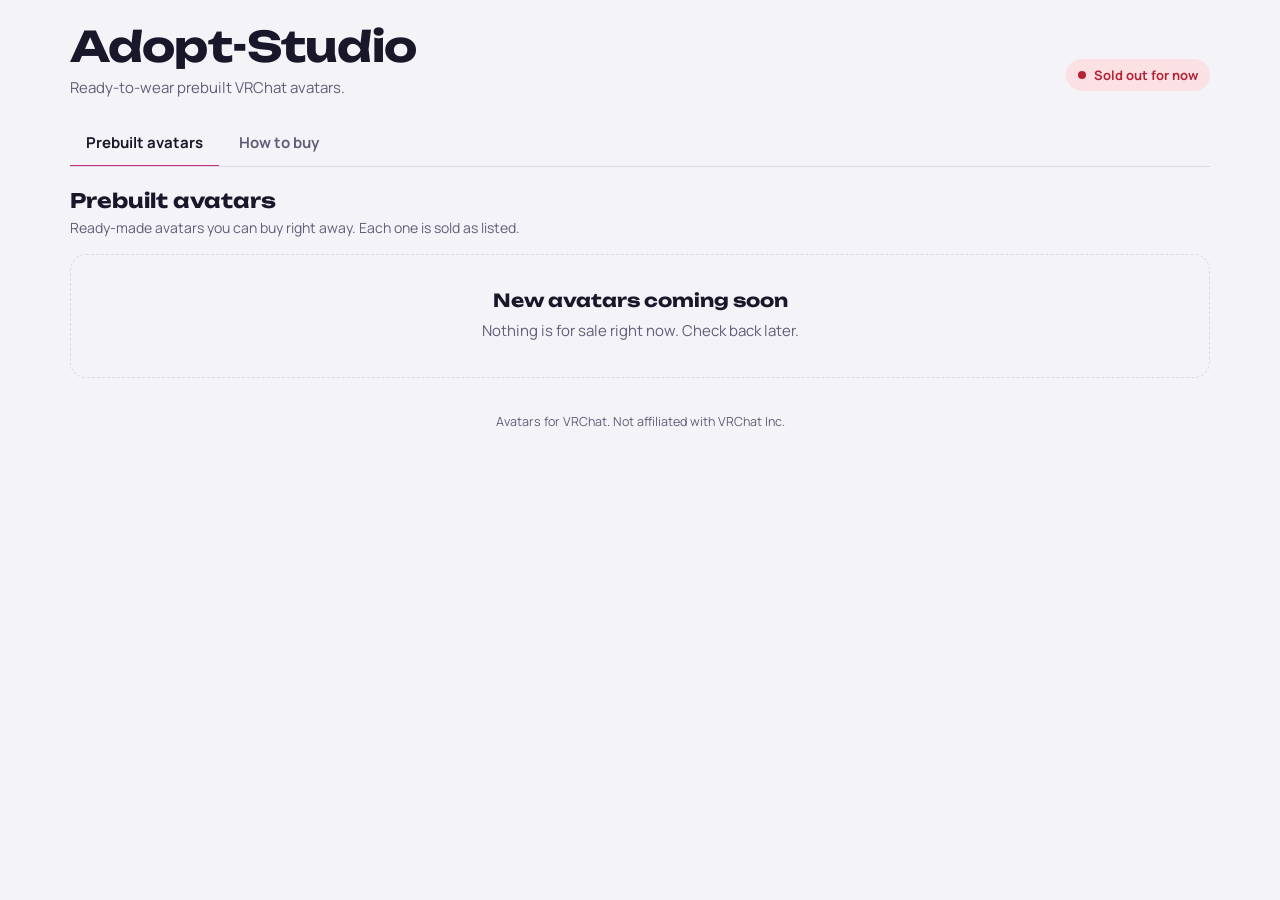
==== index.html @ 8475b048 "Add Adopt-Studio prebuilt avatar shop website Static site that reads avatars, prices and terms from " ====
<!doctype html>
<html lang="en">
<head>
<meta charset="utf-8">
<meta name="viewport" content="width=device-width, initial-scale=1, viewport-fit=cover">
<title>Adopt-Studio</title>
<meta name="description" content="Ready-to-wear prebuilt VRChat avatars.">
<link rel="preconnect" href="https://fonts.googleapis.com">
<link rel="preconnect" href="https://fonts.gstatic.com" crossorigin>
<link rel="stylesheet" href="https://fonts.googleapis.com/css2?family=Unbounded:wght@500;700&family=Manrope:wght@400;500;600;700&family=IBM+Plex+Mono:wght@500&display=swap">
<link rel="stylesheet" href="style.css">
<style>
  html { color-scheme: light dark; }
  body { margin: 0; }
  img { max-width: 100%; }
  [hidden] { display: none !important; }
  .site-foot { color: var(--muted); font-size: 12.5px; text-align: center; }
</style>
</head>
<body>
<div class="wrap">
  <header class="hero">
    <div>
      <h1 id="studio-name">Adopt-Studio</h1>
      <p class="tag" id="studio-tag">Ready-to-wear prebuilt VRChat avatars.</p>
    </div>
    <div class="statusbox">
      <span class="badge" id="avail-badge" hidden></span>
      <div class="contact" id="contact"></div>
    </div>
  </header>
  <div class="banner" id="banner" hidden></div>
  <nav class="tabs" role="tablist" aria-label="Sections">
    <button role="tab" data-tab="shop" aria-selected="true">Prebuilt avatars</button>
    <button role="tab" data-tab="buy" aria-selected="false">How to buy</button>
  </nav>
  <main id="view"><p class="note">Loading avatars…</p></main>
  <p class="site-foot">Avatars for VRChat. Not affiliated with VRChat Inc.</p>
</div>
<div class="toast" id="toast" hidden></div>
<script src="app.js"></script>
</body>
</html>
---- style.css ----
/* Layout: studio header with live availability, three tabs (Prebuilt avatars / How to buy / Manage), card grids inside; editing happens in a side sheet. */
:root {
  --bg: #f4f3f7;
  --surface: #ffffff;
  --sunken: #ebe9f1;
  --fg: #19172a;
  --muted: #625d7a;
  --line: #dcd9e7;
  --accent: #c2307a;
  --accent-fg: #ffffff;
  --accent-soft: #fbe2ef;
  --ok: #18794e; --ok-soft: #d8f1e4;
  --warn: #9a5b00; --warn-soft: #fbeccf;
  --bad: #b42335; --bad-soft: #fbe0e4;
  --info: #2d5bb8; --info-soft: #dfe7fb;
  --shadow: 0 1px 2px rgb(25 23 42 / .06), 0 8px 22px rgb(25 23 42 / .06);
  --font-display: "Unbounded", "Segoe UI", system-ui, sans-serif;
  --font-body: "Manrope", "Segoe UI", system-ui, sans-serif;
  --font-mono: "IBM Plex Mono", ui-monospace, Consolas, monospace;
  --radius: 16px;
}
@media (prefers-color-scheme: dark) {
  :root:not([data-theme="light"]) {
    --bg: #111019; --surface: #1b1928; --sunken: #252237; --fg: #eeedf5; --muted: #a7a2bf; --line: #332f48;
    --accent: #f06aaa; --accent-fg: #1d0b15; --accent-soft: #42172d;
    --ok: #5fd39b; --ok-soft: #173a2a; --warn: #f0b75a; --warn-soft: #3c2c12; --bad: #ff8094; --bad-soft: #45202a; --info: #8fb1ff; --info-soft: #1e2a49;
    --shadow: 0 1px 2px rgb(0 0 0 / .3), 0 8px 24px rgb(0 0 0 / .25);
    color-scheme: dark;
  }
}
:root[data-theme="dark"] {
  --bg: #111019; --surface: #1b1928; --sunken: #252237; --fg: #eeedf5; --muted: #a7a2bf; --line: #332f48;
  --accent: #f06aaa; --accent-fg: #1d0b15; --accent-soft: #42172d;
  --ok: #5fd39b; --ok-soft: #173a2a; --warn: #f0b75a; --warn-soft: #3c2c12; --bad: #ff8094; --bad-soft: #45202a; --info: #8fb1ff; --info-soft: #1e2a49;
  --shadow: 0 1px 2px rgb(0 0 0 / .3), 0 8px 24px rgb(0 0 0 / .25);
  color-scheme: dark;
}
* { box-sizing: border-box; }
body {
  background: var(--bg); color: var(--fg); font: 15px/1.55 var(--font-body);
  padding-left: max(16px, env(safe-area-inset-left, 0px)); padding-right: max(16px, env(safe-area-inset-right, 0px));
  padding-block: 24px 56px;
}
button, input, select, textarea { font: inherit; color: inherit; }
:focus-visible { outline: 2px solid var(--accent); outline-offset: 2px; }
.wrap { max-width: 1140px; margin: 0 auto; display: flex; flex-direction: column; gap: 22px; }
h1, h2, h3 { text-wrap: balance; }

/* header */
.hero { display: flex; flex-wrap: wrap; gap: 16px 28px; align-items: end; justify-content: space-between; }
.hero h1 { font: 700 clamp(26px, 5vw, 42px)/1.05 var(--font-display); letter-spacing: -.02em; margin: 0; }
.hero .tag { color: var(--muted); margin: 8px 0 0; max-width: 60ch; }
.statusbox { display: flex; flex-direction: column; gap: 8px; align-items: flex-start; }
.badge { display: inline-flex; align-items: center; gap: 8px; font-weight: 700; font-size: 13px; padding: 6px 12px; border-radius: 999px; }
.badge::before { content: ""; width: 8px; height: 8px; border-radius: 50%; background: currentColor; }
.badge.open { background: var(--ok-soft); color: var(--ok); }
.badge.closed { background: var(--bad-soft); color: var(--bad); }
.contact { display: flex; flex-wrap: wrap; gap: 6px; font-size: 13.5px; color: var(--muted); }
.contact code { font: 500 13px var(--font-mono); background: var(--sunken); color: var(--fg); padding: 3px 8px; border-radius: 6px; user-select: all; }

.tabs { display: flex; gap: 4px; border-bottom: 1px solid var(--line); overflow-x: auto; }
.tabs button { border: 0; background: none; padding: 10px 16px; font-weight: 700; color: var(--muted); cursor: pointer; border-bottom: 2.5px solid transparent; margin-bottom: -1px; white-space: nowrap; }
.tabs button[aria-selected="true"] { color: var(--fg); border-bottom-color: var(--accent); }
.tabs .count { font: 500 12px var(--font-mono); background: var(--accent); color: var(--accent-fg); border-radius: 999px; padding: 1px 7px; margin-left: 6px; }

.btn { border: 1px solid var(--line); background: var(--surface); border-radius: 10px; padding: 9px 14px; font-weight: 700; font-size: 14px; cursor: pointer; display: inline-flex; align-items: center; gap: 6px; text-decoration: none; color: inherit; white-space: nowrap; }
.btn:hover { border-color: var(--accent); }
.btn.primary { background: var(--accent); border-color: var(--accent); color: var(--accent-fg); }
.btn.small { padding: 6px 10px; font-size: 13px; }
.btn.danger { color: var(--bad); }
.btn.danger.confirm { background: var(--bad); color: var(--surface); border-color: var(--bad); }
.btn:disabled { opacity: .5; cursor: not-allowed; }

.section-head { display: flex; flex-wrap: wrap; justify-content: space-between; align-items: end; gap: 10px; }
.section-head h2 { font: 700 20px/1.2 var(--font-display); margin: 0; }
.section-head p { margin: 4px 0 0; color: var(--muted); font-size: 14px; }
.chips { display: flex; flex-wrap: wrap; gap: 6px; }
.chip { border: 1px solid var(--line); background: var(--surface); color: var(--muted); border-radius: 999px; padding: 4px 12px; font-size: 13px; font-weight: 600; cursor: pointer; }
.chip[aria-pressed="true"] { background: var(--accent-soft); color: var(--fg); border-color: var(--accent); }

.grid { display: grid; grid-template-columns: repeat(auto-fill, minmax(240px, 1fr)); gap: 16px; }
.card { background: var(--surface); border: 1px solid var(--line); border-radius: var(--radius); box-shadow: var(--shadow); overflow: hidden; display: flex; flex-direction: column; min-width: 0; }
.thumb { aspect-ratio: 4 / 3; max-width: 100%; background: var(--sunken); position: relative; display: grid; place-items: center; overflow: hidden; }
.thumb img { width: 100%; height: 100%; object-fit: cover; }
.thumb .ph { font: 700 40px var(--font-display); color: var(--muted); }
.thumb .state { position: absolute; top: 10px; left: 10px; }
.card .body { padding: 14px; display: flex; flex-direction: column; gap: 8px; flex: 1; min-width: 0; }
.card h3 { font: 700 16px/1.25 var(--font-display); margin: 0; overflow-wrap: anywhere; }
.price { font: 500 20px var(--font-mono); font-variant-numeric: tabular-nums; }
.price small { font-size: 12px; color: var(--muted); font-family: var(--font-body); font-weight: 600; }
.desc { margin: 0; color: var(--muted); font-size: 14px; overflow-wrap: anywhere; white-space: pre-line; }
.pills { display: flex; flex-wrap: wrap; gap: 5px; }
.pill { font-size: 11.5px; font-weight: 700; padding: 2px 8px; border-radius: 6px; background: var(--sunken); color: var(--muted); }
.pill.ok { background: var(--ok-soft); color: var(--ok); }
.pill.warn { background: var(--warn-soft); color: var(--warn); }
.pill.bad { background: var(--bad-soft); color: var(--bad); }
.pill.info { background: var(--info-soft); color: var(--info); }
.pill.accent { background: var(--accent-soft); color: var(--accent); }
.card .foot { display: flex; flex-wrap: wrap; gap: 6px; margin-top: auto; padding-top: 4px; }
ul.incl { margin: 0; padding-left: 18px; font-size: 14px; }
ul.incl li { margin: 2px 0; }

.panel { background: var(--surface); border: 1px solid var(--line); border-radius: var(--radius); padding: 20px; display: flex; flex-direction: column; gap: 14px; min-width: 0; }
.two { display: grid; grid-template-columns: minmax(0, 1.2fr) minmax(0, 1fr); gap: 18px; align-items: start; }
@media (max-width: 820px) { .two { grid-template-columns: 1fr; } }
.terms { white-space: pre-line; font-size: 14px; color: var(--muted); margin: 0; }

label.f { display: flex; flex-direction: column; gap: 5px; font-size: 13px; font-weight: 700; }
label.f .hint { font-weight: 500; color: var(--muted); font-size: 12px; }
.f input[type="text"], .f input[type="number"], .f input[type="date"], .f select, .f textarea {
  padding: 10px 12px; border-radius: 10px; border: 1px solid var(--line); background: var(--bg); font-weight: 500; font-size: 14.5px; width: 100%;
}
.f textarea { min-height: 90px; resize: vertical; }
.row2 { display: grid; grid-template-columns: 1fr 1fr; gap: 12px; }
@media (max-width: 480px) { .row2 { grid-template-columns: 1fr; } }
.err { color: var(--bad); font-size: 13px; font-weight: 600; }
.note { font-size: 13.5px; color: var(--muted); margin: 0; }
.okmsg { background: var(--ok-soft); color: var(--ok); padding: 10px 14px; border-radius: 10px; font-weight: 600; font-size: 14px; }
.banner { background: var(--warn-soft); color: var(--warn); padding: 10px 14px; border-radius: 10px; font-size: 14px; font-weight: 600; }
pre.msg { background: var(--sunken); border-radius: 10px; padding: 12px; font: 12.5px/1.5 var(--font-mono); white-space: pre-wrap; overflow-wrap: anywhere; margin: 0; max-height: 220px; overflow: auto; }

/* manage */
.stats { display: grid; grid-template-columns: repeat(auto-fill, minmax(160px, 1fr)); gap: 12px; }
.stat { background: var(--surface); border: 1px solid var(--line); border-radius: 12px; padding: 12px 14px; }
.stat b { display: block; font: 500 22px var(--font-mono); font-variant-numeric: tabular-nums; }
.stat span { font-size: 12.5px; color: var(--muted); font-weight: 600; }
.subtabs { display: flex; flex-wrap: wrap; gap: 6px; }
.tablewrap { overflow-x: auto; border: 1px solid var(--line); border-radius: 12px; background: var(--surface); }
table { border-collapse: collapse; width: 100%; min-width: 760px; font-size: 14px; }
th, td { text-align: left; padding: 10px 12px; border-bottom: 1px solid var(--line); vertical-align: top; }
th { font-size: 12px; text-transform: uppercase; letter-spacing: .05em; color: var(--muted); background: var(--sunken); }
td.num { font-family: var(--font-mono); font-variant-numeric: tabular-nums; white-space: nowrap; }
tr:last-child td { border-bottom: 0; }
td select { padding: 5px 8px; border-radius: 8px; border: 1px solid var(--line); background: var(--bg); font-size: 13px; }
.req { display: flex; flex-direction: column; gap: 8px; }
.req .meta { display: flex; flex-wrap: wrap; gap: 6px 14px; font-size: 13px; color: var(--muted); }
.empty { border: 1.5px dashed var(--line); border-radius: var(--radius); padding: 34px 18px; text-align: center; color: var(--muted); display: flex; flex-direction: column; gap: 8px; align-items: center; }
.empty h3 { font: 700 18px var(--font-display); color: var(--fg); margin: 0; }
.empty p { margin: 0; max-width: 50ch; }

/* sheet */
.scrim { position: fixed; inset: 0; background: rgb(10 8 20 / .45); z-index: 20; }
.sheet { position: fixed; z-index: 21; top: 0; right: 0; bottom: 0; width: min(480px, 100%); background: var(--surface); border-left: 1px solid var(--line); display: flex; flex-direction: column;
  padding-top: env(safe-area-inset-top, 0px); padding-bottom: env(safe-area-inset-bottom, 0px); padding-right: env(safe-area-inset-right, 0px); }
.sheet-head { display: flex; justify-content: space-between; align-items: center; padding: 16px 20px; border-bottom: 1px solid var(--line); }
.sheet-head h2 { font: 700 18px var(--font-display); margin: 0; }
.sheet form { padding: 18px 20px; display: flex; flex-direction: column; gap: 14px; overflow-y: auto; flex: 1; }
.sheet-foot { display: flex; flex-wrap: wrap; justify-content: space-between; gap: 8px; padding: 14px 20px; border-top: 1px solid var(--line); }
.sheet-foot .right { display: flex; gap: 8px; margin-left: auto; }
.imgpick { display: flex; gap: 12px; align-items: center; }
.imgpick .pv { width: 88px; height: 66px; border-radius: 10px; background: var(--sunken); overflow: hidden; display: grid; place-items: center; font-size: 11px; color: var(--muted); flex: none; }
.imgpick .pv img { width: 100%; height: 100%; object-fit: cover; }
.toast { position: fixed; left: 50%; translate: -50% 0; bottom: calc(20px + env(safe-area-inset-bottom, 0px)); z-index: 30; background: var(--fg); color: var(--bg); padding: 9px 16px; border-radius: 10px; font-weight: 600; font-size: 14px; }
@media (prefers-reduced-motion: no-preference) { .sheet { animation: slide .18s ease-out; } @keyframes slide { from { translate: 24px 0; opacity: .6; } } }
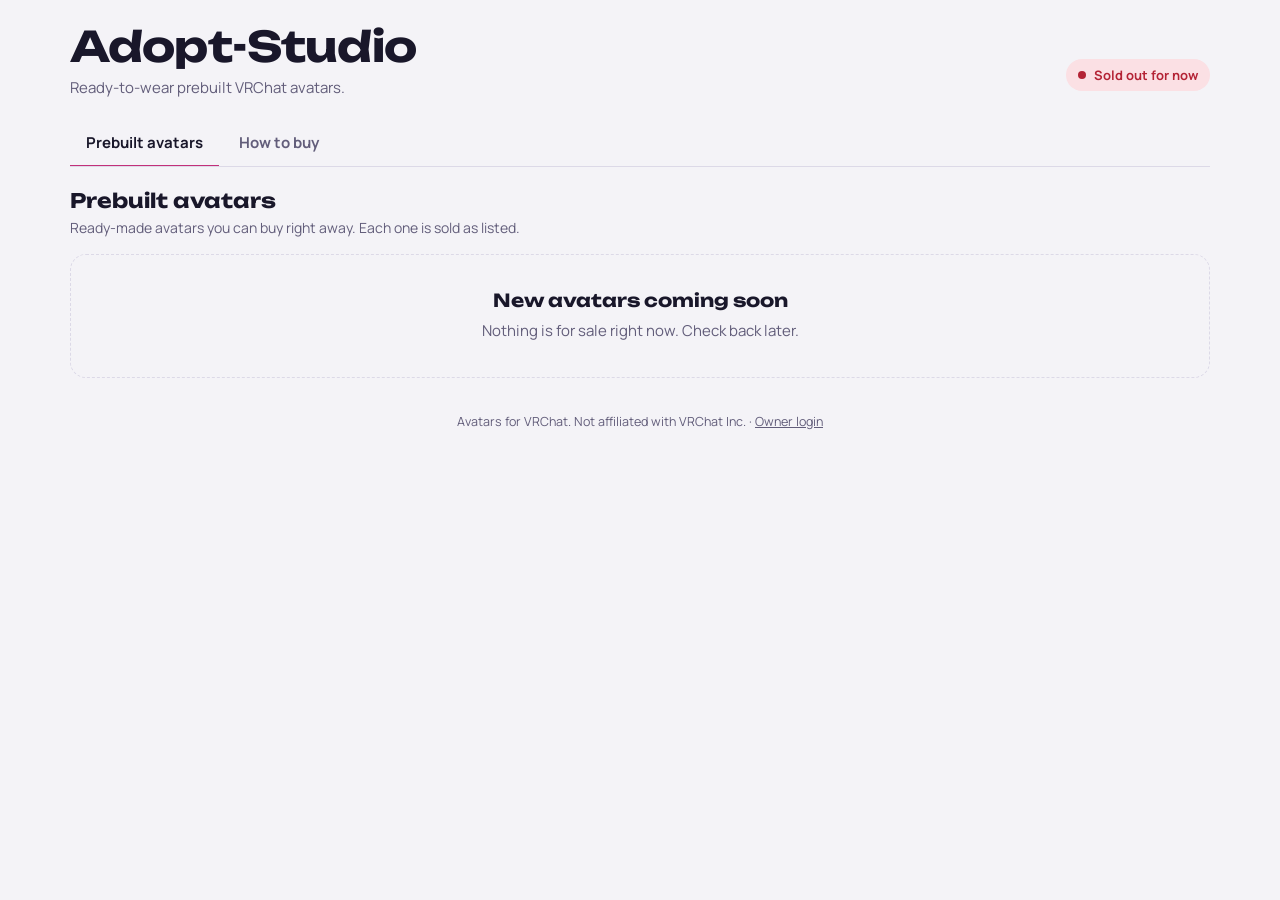
==== commit a479a297: "Add owner-only Manage page for editing the shop admin.html signs in with a fine-grained GitHub token" ====
--- a/index.html
+++ b/index.html
@@ -35,7 +35,7 @@
     <button role="tab" data-tab="buy" aria-selected="false">How to buy</button>
   </nav>
   <main id="view"><p class="note">Loading avatars…</p></main>
-  <p class="site-foot">Avatars for VRChat. Not affiliated with VRChat Inc.</p>
+  <p class="site-foot">Avatars for VRChat. Not affiliated with VRChat Inc. · <a href="admin.html" style="color:inherit">Owner login</a></p>
 </div>
 <div class="toast" id="toast" hidden></div>
 <script src="app.js"></script>
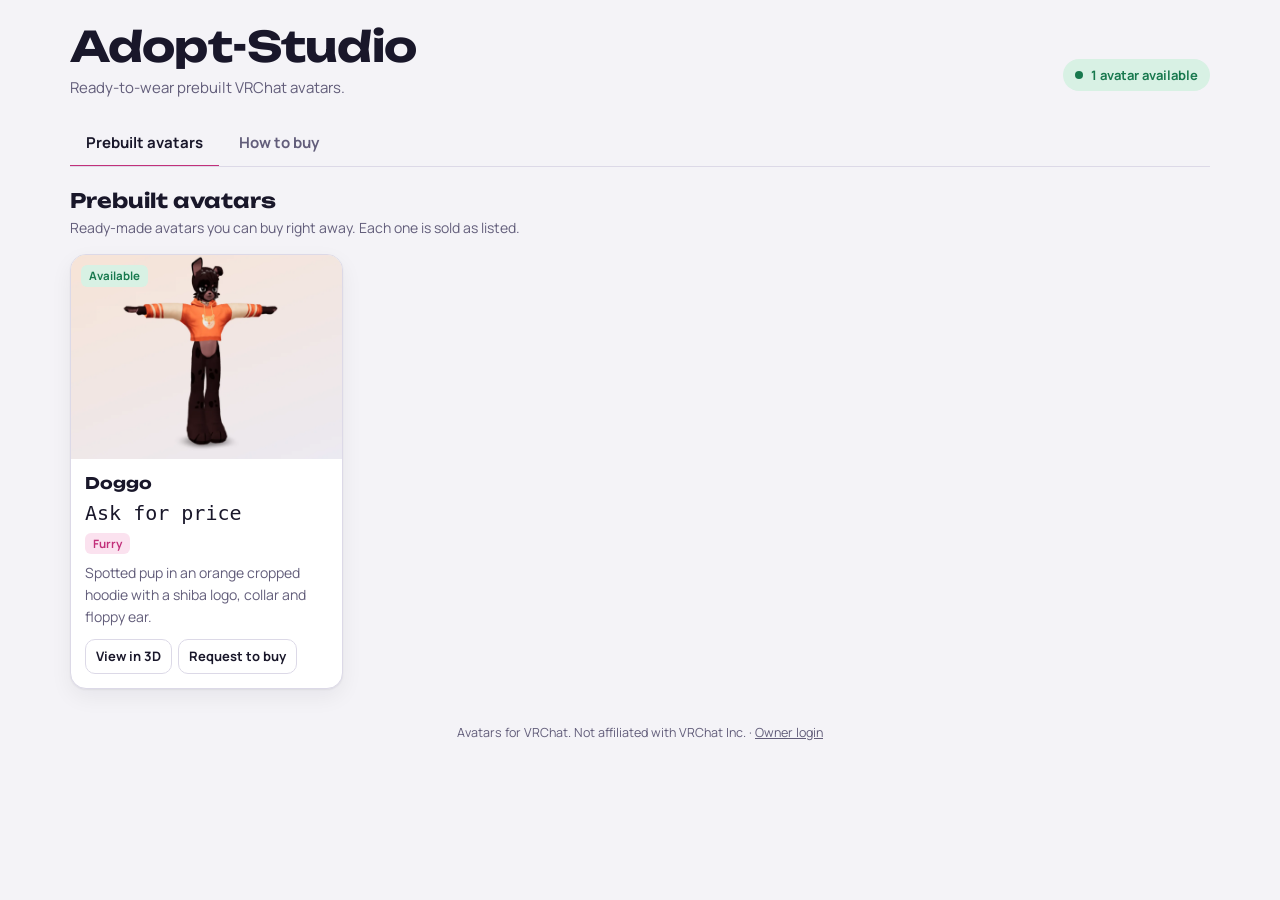
==== commit 2e0c7585: "Clarify how the seller will reply and bust stale caches The confirmation now says the seller will me" ====
--- a/index.html
+++ b/index.html
@@ -8,7 +8,7 @@
 <link rel="preconnect" href="https://fonts.googleapis.com">
 <link rel="preconnect" href="https://fonts.gstatic.com" crossorigin>
 <link rel="stylesheet" href="https://fonts.googleapis.com/css2?family=Unbounded:wght@500;700&family=Manrope:wght@400;500;600;700&family=IBM+Plex+Mono:wght@500&display=swap">
-<link rel="stylesheet" href="style.css">
+<link rel="stylesheet" href="style.css?v=20261018b">
 <style>
   html { color-scheme: light dark; }
   body { margin: 0; }
@@ -38,6 +38,6 @@
   <p class="site-foot">Avatars for VRChat. Not affiliated with VRChat Inc. · <a href="admin.html" style="color:inherit">Owner login</a></p>
 </div>
 <div class="toast" id="toast" hidden></div>
-<script src="app.js"></script>
+<script src="app.js?v=20261018b"></script>
 </body>
 </html>
--- a/style.css
+++ b/style.css
@@ -152,3 +152,14 @@
 .imgpick .pv img { width: 100%; height: 100%; object-fit: cover; }
 .toast { position: fixed; left: 50%; translate: -50% 0; bottom: calc(20px + env(safe-area-inset-bottom, 0px)); z-index: 30; background: var(--fg); color: var(--bg); padding: 9px 16px; border-radius: 10px; font-weight: 600; font-size: 14px; }
 @media (prefers-reduced-motion: no-preference) { .sheet { animation: slide .18s ease-out; } @keyframes slide { from { translate: 24px 0; opacity: .6; } } }
+
+/* 3D viewer */
+.viewer-ov { position: fixed; inset: 0; z-index: 50; background: rgb(10 8 20 / .6); display: grid; place-items: center;
+  padding: max(12px, env(safe-area-inset-top, 0px)) max(12px, env(safe-area-inset-right, 0px)) max(12px, env(safe-area-inset-bottom, 0px)) max(12px, env(safe-area-inset-left, 0px)); }
+.viewer { background: var(--surface); border: 1px solid var(--line); border-radius: var(--radius); width: min(720px, 100%); height: min(760px, 100%);
+  display: flex; flex-direction: column; gap: 10px; padding: 14px; box-shadow: var(--shadow); }
+.viewer-head { display: flex; justify-content: space-between; align-items: center; gap: 10px; }
+.viewer-head h3 { font: 700 17px var(--font-display); margin: 0; overflow-wrap: anywhere; }
+.viewer-stage { flex: 1; min-height: 0; border-radius: 12px; background: radial-gradient(circle at 50% 40%, var(--surface), var(--sunken)); display: grid; place-items: center; overflow: hidden; }
+.viewer-stage model-viewer { --poster-color: transparent; }
+.viewer .note { margin: 0; text-align: center; }
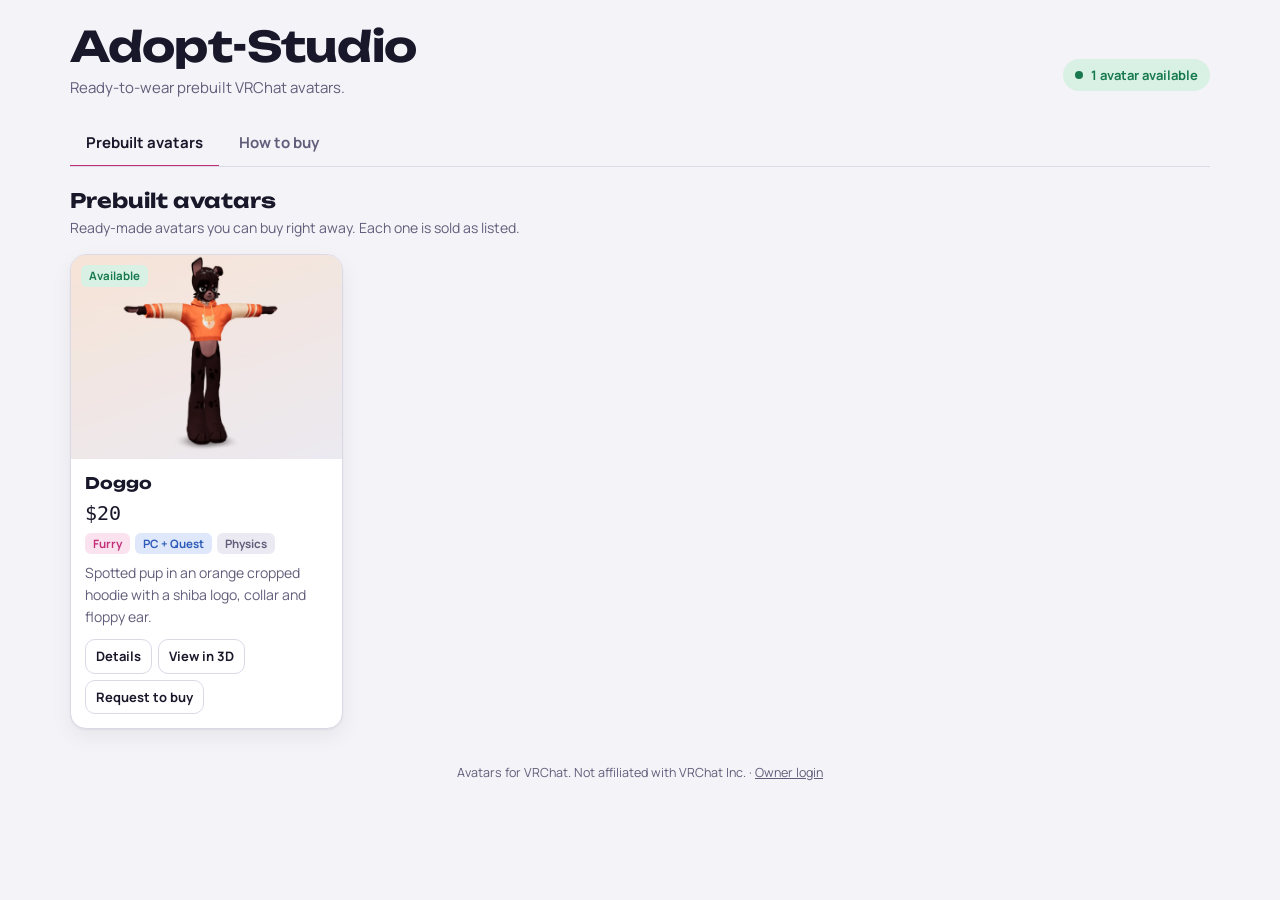
==== commit 4c08f730: "Add a Details window for each avatar Cards get a Details button that opens price, availability, plat" ====
--- a/index.html
+++ b/index.html
@@ -8,7 +8,7 @@
 <link rel="preconnect" href="https://fonts.googleapis.com">
 <link rel="preconnect" href="https://fonts.gstatic.com" crossorigin>
 <link rel="stylesheet" href="https://fonts.googleapis.com/css2?family=Unbounded:wght@500;700&family=Manrope:wght@400;500;600;700&family=IBM+Plex+Mono:wght@500&display=swap">
-<link rel="stylesheet" href="style.css?v=20261018b">
+<link rel="stylesheet" href="style.css?v=20261018c">
 <style>
   html { color-scheme: light dark; }
   body { margin: 0; }
@@ -38,6 +38,6 @@
   <p class="site-foot">Avatars for VRChat. Not affiliated with VRChat Inc. · <a href="admin.html" style="color:inherit">Owner login</a></p>
 </div>
 <div class="toast" id="toast" hidden></div>
-<script src="app.js?v=20261018b"></script>
+<script src="app.js?v=20261018c"></script>
 </body>
 </html>
--- a/style.css
+++ b/style.css
@@ -163,3 +163,14 @@
 .viewer-stage { flex: 1; min-height: 0; border-radius: 12px; background: radial-gradient(circle at 50% 40%, var(--surface), var(--sunken)); display: grid; place-items: center; overflow: hidden; }
 .viewer-stage model-viewer { --poster-color: transparent; }
 .viewer .note { margin: 0; text-align: center; }
+
+/* Details window */
+.viewer.details { height: auto; max-height: 100%; min-width: 0; }
+.details-body > * { min-width: 0; }
+.details-body { overflow-y: auto; min-height: 0; display: flex; flex-direction: column; gap: 12px; }
+.details-img { width: 100%; max-height: 240px; object-fit: contain; border-radius: 12px; background: var(--sunken); }
+table.specs { width: 100%; min-width: 0; table-layout: fixed; border-collapse: collapse; font-size: 14px; }
+table.specs th, table.specs td { text-align: left; padding: 8px 10px; border-bottom: 1px solid var(--line); vertical-align: top; overflow-wrap: anywhere; }
+table.specs th { width: 40%; color: var(--muted); font-weight: 600; font-size: 14px; text-transform: none; letter-spacing: 0; background: none; }
+table.specs tr:last-child th, table.specs tr:last-child td { border-bottom: 0; }
+.details-body h4 { font: 700 14px var(--font-display); margin: 0 0 6px; }
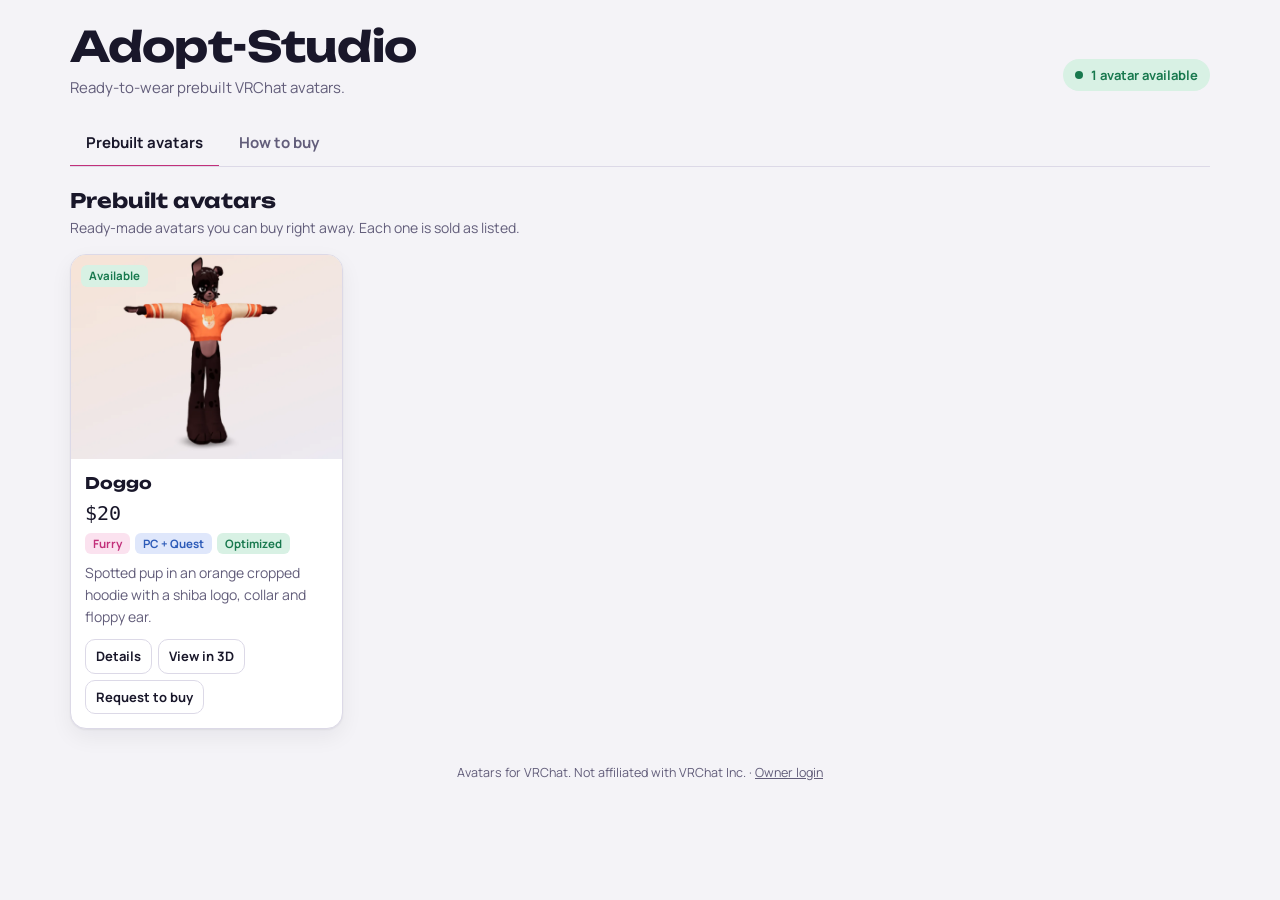
==== commit 90068f06: "Fix Details window not scrolling on phones Cap the window at the visible screen height so its body s" ====
--- a/index.html
+++ b/index.html
@@ -8,7 +8,7 @@
 <link rel="preconnect" href="https://fonts.googleapis.com">
 <link rel="preconnect" href="https://fonts.gstatic.com" crossorigin>
 <link rel="stylesheet" href="https://fonts.googleapis.com/css2?family=Unbounded:wght@500;700&family=Manrope:wght@400;500;600;700&family=IBM+Plex+Mono:wght@500&display=swap">
-<link rel="stylesheet" href="style.css?v=20261018c">
+<link rel="stylesheet" href="style.css?v=20261018e">
 <style>
   html { color-scheme: light dark; }
   body { margin: 0; }
@@ -38,6 +38,7 @@
   <p class="site-foot">Avatars for VRChat. Not affiliated with VRChat Inc. · <a href="admin.html" style="color:inherit">Owner login</a></p>
 </div>
 <div class="toast" id="toast" hidden></div>
-<script src="app.js?v=20261018c"></script>
+<script src="fields.js?v=20261018e"></script>
+<script src="app.js?v=20261018e"></script>
 </body>
 </html>
--- a/style.css
+++ b/style.css
@@ -165,7 +165,11 @@
 .viewer .note { margin: 0; text-align: center; }
 
 /* Details window */
-.viewer.details { height: auto; max-height: 100%; min-width: 0; }
+.viewer.details { height: auto; min-width: 0;
+  max-height: calc(100vh - 24px - env(safe-area-inset-top, 0px) - env(safe-area-inset-bottom, 0px));
+  max-height: calc(100dvh - 24px - env(safe-area-inset-top, 0px) - env(safe-area-inset-bottom, 0px)); }
+.details-body { overscroll-behavior: contain; -webkit-overflow-scrolling: touch; padding-right: 2px; }
+.viewer-ov { overflow-y: auto; }
 .details-body > * { min-width: 0; }
 .details-body { overflow-y: auto; min-height: 0; display: flex; flex-direction: column; gap: 12px; }
 .details-img { width: 100%; max-height: 240px; object-fit: contain; border-radius: 12px; background: var(--sunken); }
@@ -174,3 +178,4 @@
 table.specs th { width: 40%; color: var(--muted); font-weight: 600; font-size: 14px; text-transform: none; letter-spacing: 0; background: none; }
 table.specs tr:last-child th, table.specs tr:last-child td { border-bottom: 0; }
 .details-body h4 { font: 700 14px var(--font-display); margin: 0 0 6px; }
+.muted-val { color: var(--muted); }
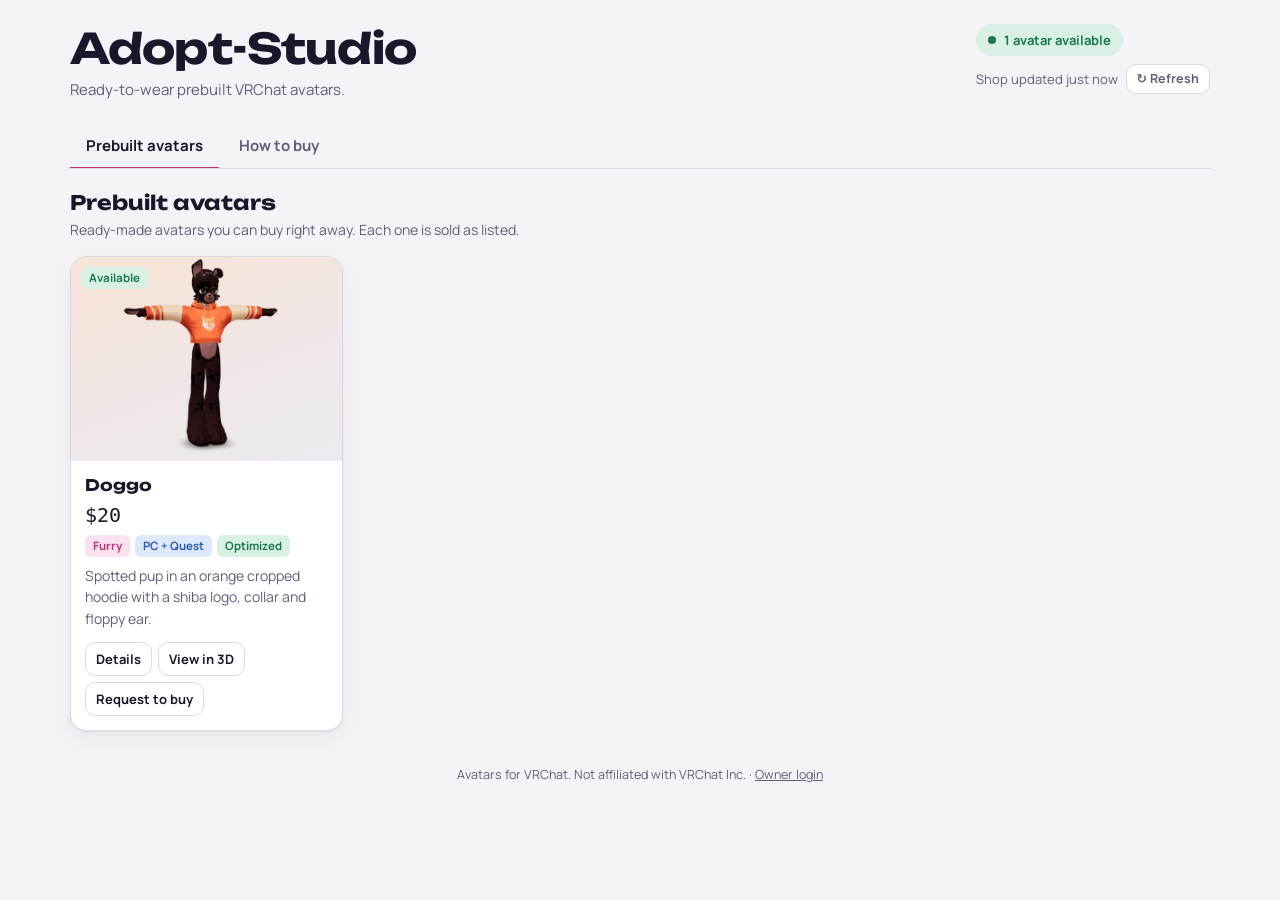
==== commit fa44aa9c: "Show when the shop was last updated and check for changes live The header shows 'Shop updated X min " ====
--- a/index.html
+++ b/index.html
@@ -8,7 +8,7 @@
 <link rel="preconnect" href="https://fonts.googleapis.com">
 <link rel="preconnect" href="https://fonts.gstatic.com" crossorigin>
 <link rel="stylesheet" href="https://fonts.googleapis.com/css2?family=Unbounded:wght@500;700&family=Manrope:wght@400;500;600;700&family=IBM+Plex+Mono:wght@500&display=swap">
-<link rel="stylesheet" href="style.css?v=20261018e">
+<link rel="stylesheet" href="style.css?v=20261018f">
 <style>
   html { color-scheme: light dark; }
   body { margin: 0; }
@@ -26,6 +26,10 @@
     </div>
     <div class="statusbox">
       <span class="badge" id="avail-badge" hidden></span>
+      <div class="updated" id="updated" hidden>
+        <span id="updated-text"></span>
+        <button class="btn small" type="button" id="refresh" aria-label="Check for updates">↻ Refresh</button>
+      </div>
       <div class="contact" id="contact"></div>
     </div>
   </header>
@@ -38,7 +42,7 @@
   <p class="site-foot">Avatars for VRChat. Not affiliated with VRChat Inc. · <a href="admin.html" style="color:inherit">Owner login</a></p>
 </div>
 <div class="toast" id="toast" hidden></div>
-<script src="fields.js?v=20261018e"></script>
-<script src="app.js?v=20261018e"></script>
+<script src="fields.js?v=20261018f"></script>
+<script src="app.js?v=20261018f"></script>
 </body>
 </html>
--- a/style.css
+++ b/style.css
@@ -179,3 +179,5 @@
 table.specs tr:last-child th, table.specs tr:last-child td { border-bottom: 0; }
 .details-body h4 { font: 700 14px var(--font-display); margin: 0 0 6px; }
 .muted-val { color: var(--muted); }
+.updated { display: flex; align-items: center; gap: 8px; flex-wrap: wrap; font-size: 13px; color: var(--muted); }
+.updated .btn.small { padding: 4px 10px; font-size: 12.5px; }
